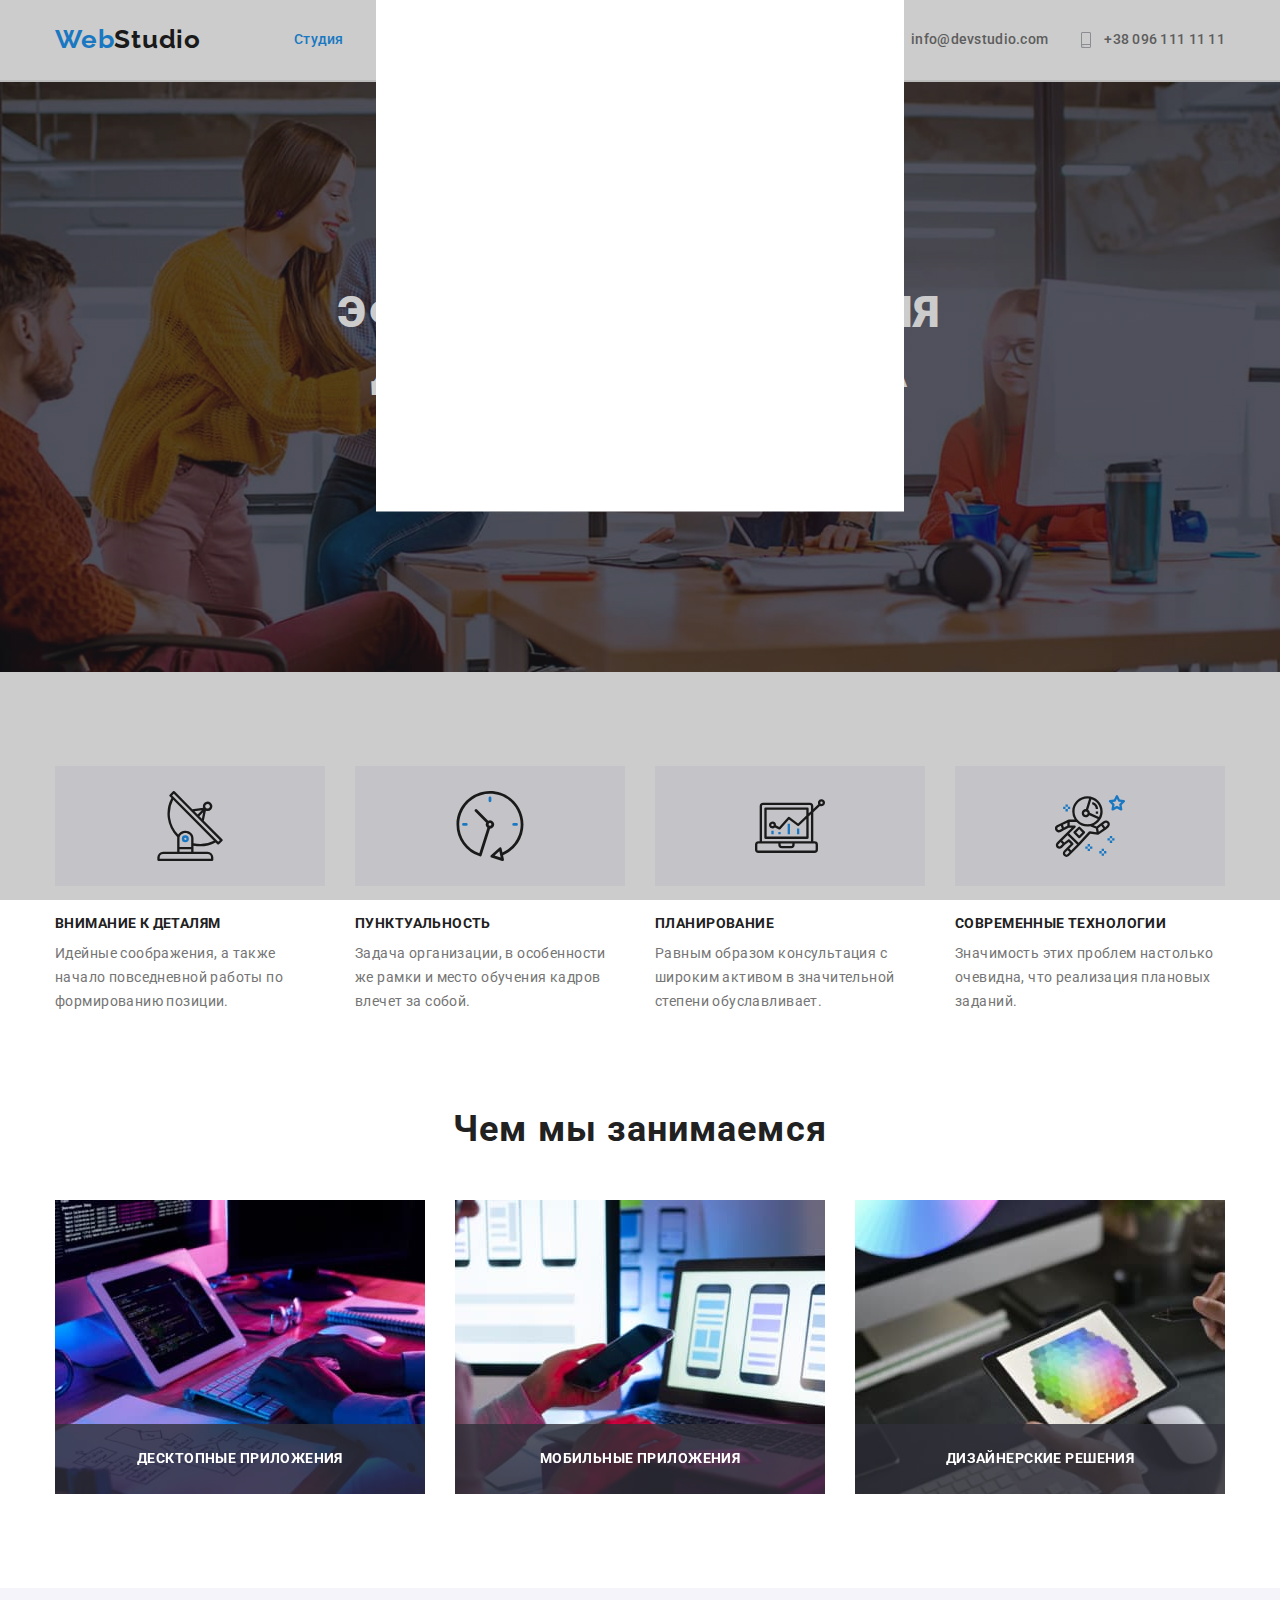
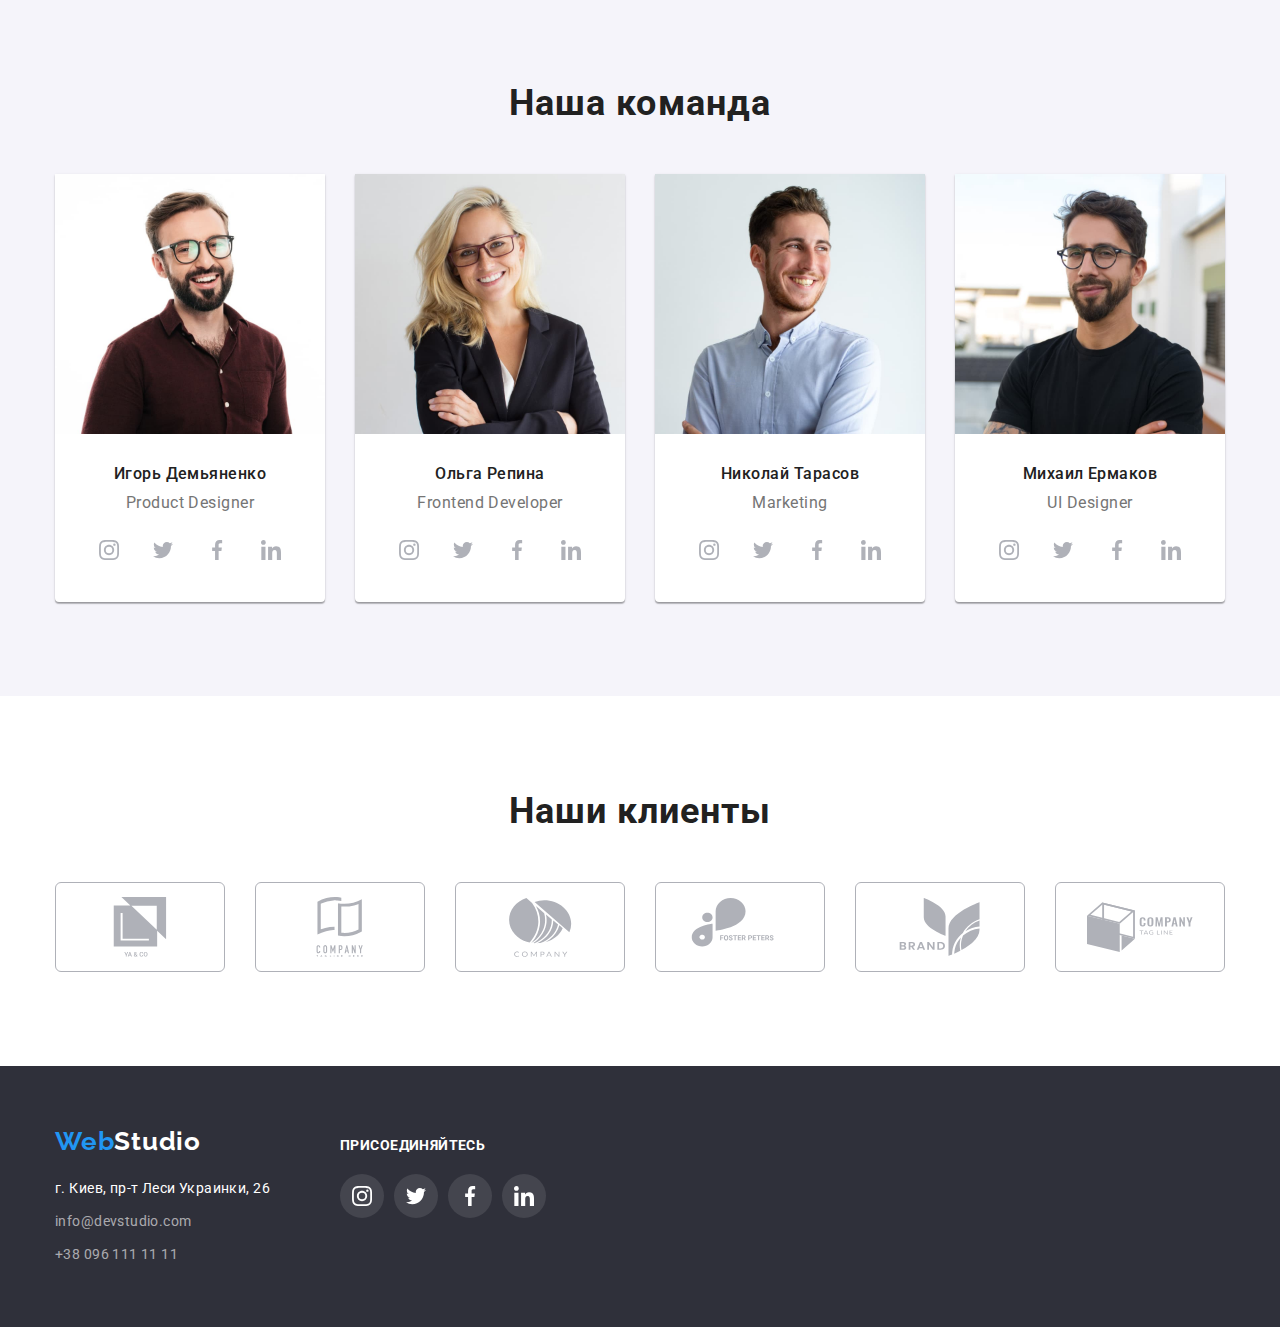
==== index.html @ 9f93a06a "DZ5 03.06" ====
<!DOCTYPE html>
<html lang="ru">
  <head>
    <meta charset="UTF-8" />
    <meta http-equiv="X-UA-Compatible" content="IE=edge" />
    <meta name="viewport" content="width=device-width, initial-scale=1.0" />
    <title>студия</title>
    <link
      href="https://fonts.googleapis.com/css2?family=Raleway:wght@700&family=Roboto:wght@400;500;700;900&display=swap"
      rel="stylesheet"
    />
    <link
      rel="stylesheet"
      href="https://cdnjs.cloudflare.com/ajax/libs/modern-normalize/1.1.0/modern-normalize.min.css"
    />
    <link rel="stylesheet" href="./css/style.css" />
  </head>
  <body>
    <header class="head">
      <div class="conteiner headline">
        <a class="logo link" lang="en" href=""
          ><span class="web">Web</span>Studio</a
        >
        <nav>
          <ul class="navi-pages">
            <li class="list">
              <a class="link navi-pages-link current-link" href="./index.html"
                >Cтудия</a
              >
            </li>
            <li class="list">
              <a class="link navi-pages-link" href="./portfolio.html"
                >Портфолио</a
              >
            </li>
            <li class="list">
              <a class="link navi-pages-link" href="">Контакты</a>
            </li>
          </ul>
        </nav>
        <ul class="contacts">
          <li class="list">
            <a
              class="link contacts-link-pages"
              lang="en"
              href="mailto:info@devstudio.com"
            >
              <div class="content-contacts-icon">
                <svg class="contacts-link-icon">
                  <use href="./img/symbol-defs.svg#icon-envelope"></use>
                </svg>
              </div>
              info@devstudio.com</a
            >
          </li>
          <li class="list">
            <a class="link contacts-link-pages" href="tel:+380961111111">
              <div class="content-contacts-icon">
                <svg class="contacts-link-icon">
                  <use href="./img/symbol-defs.svg#icon-smartphone"></use>
                </svg>
              </div>

              +38 096 111 11 11</a
            >
          </li>
        </ul>
      </div>
    </header>
    <main>
      <!--заголовок-->
      <section class="home">
        <div class="conteiner">
          <h1 class="header">Эффективные решения для вашего бизнеса</h1>
          <button class="button order-button" data-modal-open>
            Заказать услугу
          </button>
          <div class="backdrop is-hidden" data-modal>
            <div class="modal">
              <button class="close-modal" data-modal-close>X</button>
            </div>
          </div>
        </div>
      </section>

      <!--Soft skills-->
      <section class="skills">
        <div class="conteiner">
          <h2 hidden>Soft skills</h2>
          <ul class="list skill">
            <li class="item antena">
              <div class="skills-blockicon">
                <svg class="skills-icon">
                  <use
                    href="./img/symbol-defs-blue.svg#icon-antenna-blue"
                  ></use>
                </svg>
              </div>
              <h3 class="title">Внимание к деталям</h3>
              <p class="text">
                Идейные соображения, а также начало повседневной работы по
                формированию позиции.
              </p>
            </li>
            <li class="item clock">
              <div class="skills-blockicon">
                <svg class="skills-icon">
                  <use href="./img/symbol-defs-blue.svg#icon-clock-blue"></use>
                </svg>
              </div>
              <h3 class="title">Пунктуальность</h3>
              <p class="text">
                Задача организации, в особенности же рамки и место обучения
                кадров влечет за собой.
              </p>
            </li>
            <li class="item diagram">
              <div class="skills-blockicon">
                <svg class="skills-icon">
                  <use
                    href="./img/symbol-defs-blue.svg#icon-diagram-blue"
                  ></use>
                </svg>
              </div>
              <h3 class="title">Планирование</h3>
              <p class="text">
                Равным образом консультация с широким активом в значительной
                степени обуславливает.
              </p>
            </li>
            <li class="item astronaut">
              <div class="skills-blockicon">
                <svg class="skills-icon">
                  <use
                    href="./img/symbol-defs-blue.svg#icon-astronaut-blue"
                  ></use>
                </svg>
              </div>
              <h3 class="title">Современные технологии</h3>
              <p class="text">
                Значимость этих проблем настолько очевидна, что реализация
                плановых заданий.
              </p>
            </li>
          </ul>
        </div>
      </section>

      <!--Виды работ-->
      <section class="prodaction">
        <div class="conteiner">
          <h2 class="title">Чем мы занимаемся</h2>
          <ul class="list work">
            <li class="item">
              <img
                class="prodaction-image"
                src="./img/work(1).jpg"
                alt="разработка програмного обеспечения"
                width="370"
              />
              <p class="prodaction-text">Десктопные приложения</p>
            </li>
            <li class="item">
              <img
                class="prodaction-image"
                src="./img/work(3).jpg"
                alt="тестирование мобильного приложения"
                width="370"
              />
              <p class="prodaction-text">Мобильные приложения</p>
            </li>
            <li class="item">
              <img
                class="prodaction-image"
                src="./img/work(2).jpg"
                alt="работа с цветовой палитрой"
                width="370"
              />
              <p class="prodaction-text">Дизайнерские решения</p>
            </li>
          </ul>
        </div>
      </section>

      <!--Участники команды-->
      <section class="team">
        <div class="conteiner">
          <h2 class="title">Наша команда</h2>
          <ul class="list team-list">
            <li class="item">
              <img
                class="foto"
                src="./img/foto(1).jpg"
                alt="Product Designer"
                width="270"
                height="260"
              />
              <div class="caption-foto">
                <h3 class="name">Игорь Демьяненко</h3>
                <p class="profession" lang="en">Product Designer</p>
                <ul class="list userpic-list">
                  <li>
                    <a class="social-network-link" href="">
                      <svg class="social-network-icon">
                        <use href="./img/symbol-defs.svg#icon-instagram"></use>
                      </svg>
                    </a>
                  </li>
                  <li>
                    <a class="social-network-link" href="">
                      <svg class="social-network-icon">
                        <use href="./img/symbol-defs.svg#icon-twitter"></use>
                      </svg>
                    </a>
                  </li>
                  <li>
                    <a class="social-network-link" href="">
                      <svg class="social-network-icon">
                        <use href="./img/symbol-defs.svg#icon-facebook"></use>
                      </svg>
                    </a>
                  </li>
                  <li>
                    <a class="social-network-link" href="">
                      <svg class="social-network-icon">
                        <use href="./img/symbol-defs.svg#icon-linkedin"></use>
                      </svg>
                    </a>
                  </li>
                </ul>
              </div>
            </li>
            <li class="item">
              <img
                class="foto"
                src="./img/foto(2).jpg"
                alt="Frontend Developer"
                width="270"
                height="260"
              />
              <div class="caption-foto">
                <h3 class="name">Ольга Репина</h3>
                <p class="profession" lang="en">Frontend Developer</p>
                <ul class="list userpic-list">
                  <li>
                    <a class="social-network-link" href="">
                      <svg class="social-network-icon">
                        <use href="./img/symbol-defs.svg#icon-instagram"></use>
                      </svg>
                    </a>
                  </li>
                  <li>
                    <a class="social-network-link" href="">
                      <svg class="social-network-icon">
                        <use href="./img/symbol-defs.svg#icon-twitter"></use>
                      </svg>
                    </a>
                  </li>
                  <li>
                    <a class="social-network-link" href="">
                      <svg class="social-network-icon">
                        <use href="./img/symbol-defs.svg#icon-facebook"></use>
                      </svg>
                    </a>
                  </li>
                  <li>
                    <a class="social-network-link" href="">
                      <svg class="social-network-icon">
                        <use href="./img/symbol-defs.svg#icon-linkedin"></use>
                      </svg>
                    </a>
                  </li>
                </ul>
              </div>
            </li>
            <li class="item">
              <img
                class="foto"
                src="./img/foto(3).jpg"
                alt="Marketing"
                width="270"
                height="260"
              />
              <div class="caption-foto">
                <h3 class="name">Николай Тарасов</h3>
                <p class="profession" lang="en">Marketing</p>
                <ul class="list userpic-list">
                  <li>
                    <a class="social-network-link" href="">
                      <svg class="social-network-icon">
                        <use href="./img/symbol-defs.svg#icon-instagram"></use>
                      </svg>
                    </a>
                  </li>
                  <li>
                    <a class="social-network-link" href="">
                      <svg class="social-network-icon">
                        <use href="./img/symbol-defs.svg#icon-twitter"></use>
                      </svg>
                    </a>
                  </li>
                  <li>
                    <a class="social-network-link" href="">
                      <svg class="social-network-icon">
                        <use href="./img/symbol-defs.svg#icon-facebook"></use>
                      </svg>
                    </a>
                  </li>
                  <li>
                    <a class="social-network-link" href="">
                      <svg class="social-network-icon">
                        <use href="./img/symbol-defs.svg#icon-linkedin"></use>
                      </svg>
                    </a>
                  </li>
                </ul>
              </div>
            </li>
            <li class="item">
              <img
                class="foto"
                src="./img/foto(4).jpg"
                alt="UI Designer"
                width="270"
                height="260"
              />
              <div class="caption-foto">
                <h3 class="name">Михаил Ермаков</h3>
                <p class="profession" lang="en">UI Designer</p>
                <ul class="list userpic-list">
                  <li>
                    <a class="social-network-link" href="">
                      <svg class="social-network-icon">
                        <use href="./img/symbol-defs.svg#icon-instagram"></use>
                      </svg>
                    </a>
                  </li>
                  <li>
                    <a class="social-network-link" href="">
                      <svg class="social-network-icon">
                        <use href="./img/symbol-defs.svg#icon-twitter"></use>
                      </svg>
                    </a>
                  </li>
                  <li>
                    <a class="social-network-link" href="">
                      <svg class="social-network-icon">
                        <use href="./img/symbol-defs.svg#icon-facebook"></use>
                      </svg>
                    </a>
                  </li>
                  <li>
                    <a class="social-network-link" href="">
                      <svg class="social-network-icon">
                        <use href="./img/symbol-defs.svg#icon-linkedin"></use>
                      </svg>
                    </a>
                  </li>
                </ul>
              </div>
            </li>
          </ul>
        </div>
      </section>
      <!--постоянные клиенты-->
      <section class="clients">
        <div class="conteiner">
          <h2 class="title">Наши клиенты</h2>
          <ul class="list client">
            <li class="item">
              <a class="client-link" href="">
                <svg class="client-icon">
                  <use href="./img/symbol-defs.svg#icon-group-a"></use>
                </svg>
              </a>
            </li>

            <li class="item">
              <a class="client-link" href="">
                <svg class="client-icon">
                  <use href="./img/symbol-defs.svg#icon-group-b"></use>
                </svg>
              </a>
            </li>
            <li class="item">
              <a class="client-link" href="">
                <svg class="client-icon">
                  <use href="./img/symbol-defs.svg#icon-group-c"></use>
                </svg>
              </a>
            </li>
            <li class="item">
              <a class="client-link" href="">
                <svg class="client-icon">
                  <use href="./img/symbol-defs.svg#icon-group-d"></use>
                </svg>
              </a>
            </li>
            <li class="item">
              <a class="client-link" href="">
                <svg class="client-icon">
                  <use href="./img/symbol-defs.svg#icon-group-e"></use>
                </svg>
              </a>
            </li>
            <li class="item">
              <a class="client-link" href="">
                <svg class="client-icon">
                  <use href="./img/symbol-defs.svg#icon-group-f"></use>
                </svg>
              </a>
            </li>
          </ul>
        </div>
      </section>
    </main>
    <footer class="footer">
      <div class="conteiner">
        <div class="acide">
          <a class="logo link" lang="en" href=""
            ><span class="web">Web</span>Studio</a
          >
          <address class="address">
            <ul class="list">
              <li class="item">
                <a
                  class="map link"
                  href="https://www.google.com.ua/maps/place/%D0%B1%D1%83%D0%BB.+%D0%9B%D0%B5%D1%81%D0%B8+%D0%A3%D0%BA%D1%80%D0%B0%D0%B8%D0%BD%D0%BA%D0%B8,+26,+%D0%9A%D0%B8%D0%B5%D0%B2,+02000/@50.4265807,30.5361971,17z/data=!3m1!4b1!4m5!3m4!1s0x40d4cf0e033ecbe9:0x57a4dffefec77da0!8m2!3d50.4265807!4d30.5383858?hl=ru"
                >
                  г. Киев, пр-т Леси Украинки, 26</a
                >
              </li>
              <li class="item">
                <a class="email link" lang="en" href="mailto:info@devstudio.com"
                  >info@devstudio.com</a
                >
              </li>
              <li class="item">
                <a class="tel link" lang="en" href="tel:+380961111111"
                  >+38 096 111 11 11</a
                >
              </li>
            </ul>
          </address>
        </div>
        <div class="acide skins-footer">
          <p class="text">присоединяйтесь</p>
          <ul class="list skins">
            <li class="skin">
              <a class="white-link" href="">
                <svg class="white-icon">
                  <use href="./img/symbol-defs.svg#icon-instagram-white"></use>
                </svg>
              </a>
            </li>
            <li class="skin">
              <a class="white-link" href="">
                <svg class="white-icon">
                  <use href="./img/symbol-defs.svg#icon-twitter-white"></use>
                </svg>
              </a>
            </li>
            <li class="skin">
              <a class="white-link" href="">
                <svg class="white-icon">
                  <use href="./img/symbol-defs.svg#icon-facebook-white"></use>
                </svg>
              </a>
            </li>
            <li class="skin">
              <a class="white-link" href="">
                <svg class="white-icon">
                  <use href="./img/symbol-defs.svg#icon-linkedin-white"></use>
                </svg>
              </a>
            </li>
          </ul>
        </div>
      </div>
    </footer>
    <script>
      (() => {
        const refs = {
          openModalBtn: document.querySelector("[data-modal-open]"),
          closeModalBtn: document.querySelector("[data-modal-close]"),
          modal: document.querySelector("[data-modal]"),
        };
        refs.openModalBtn.addEventListener("click", toggleModal);
        refs.closeModalBtn.addEventListener("click", toggleModal);
        function toggleModal() {
          refs.modal.classList.toggle("is-hidden");
        }
      })();
    </script>
  </body>
</html>
---- css/style.css ----
/* основной цвет текста: #212121 */
/* вторичный цвет текста: #757575 */
/* цвет фона #E5E5E5 */
/*цвет акцента background: #2196F3 */
/*фон черный*/

:root {
  --primary-text-color: #212121;
  --secondary-text-color: #757575;
  --back-color: #e5e5e5;
  --accent-color: #2196f3;
  --black-back: #2f303a;
  --white: #ffffff;
  --icon-color: #afb1b8;
}
html {
  box-sizing: border-box;
}
*,
*::before,
*::after {
  box-sizing: inherit;
}

body {
  font-family: Roboto, sans-serif;
  background-color: var(--white);
  color: var(--primary-text-color);
}
h1,
h2,
h3,
p,
ul {
  margin-top: 0;
  margin-bottom: 0;
  padding: 0;
}

.conteiner {
  width: 1200px;
  padding-left: 15px;
  padding-right: 15px;
  margin-left: auto;
  margin-right: auto;
}

.list {
  list-style: none;
}

.link {
  text-decoration: none;
}

.button {
  background-color: #f5f4fa;
  color: var(--primary-text-color);

  cursor: pointer;
  font-weight: 500;
  font-size: 16px;
  line-height: 1.26;
  letter-spacing: 0.03em;

  border-radius: 4px;
  border: 0ch;
  padding: 6px 22px;
  transition: background-color 250ms cubic-bezier(0.4, 0, 0.2, 1),
    color 250ms cubic-bezier(0.4, 0, 0.2, 1),
    box-shadow 250ms cubic-bezier(0.4, 0, 0.2, 1);
}

.button:hover,
.button:focus {
  background-color: var(--accent-color);
  color: var(--white);
  box-shadow: 0px 3px 1px rgba(0, 0, 0, 0.1), 0px 1px 2px rgba(0, 0, 0, 0.08),
    0px 2px 2px rgba(0, 0, 0, 0.12);
}
/*header*/
.head {
  background: var(--white);
  border-width: 0 0 1px 0;
  border-style: solid;
  border-color: #ececec;
}

.headline {
  display: flex;
  align-items: center;
}

.logo {
  color: var(--primary-text-color);
  font-family: "Raleway";
  font-weight: 700;
  font-size: 26px;
  line-height: 1.2;
  letter-spacing: 0.03em;
  padding: 24px 0;
}

.navi-pages {
  display: flex;
  margin-left: 93px;
}

.navi-pages-link {
  display: inline-block;
  position: relative;
  color: #212121;
  transition: color 250ms cubic-bezier(0.4, 0, 0.2, 1);
}

.navi-pages-link::after {
  display: block;
  position: absolute;
  content: "";
  bottom: 0;
  left: 0;
  border-radius: 4px;
  width: 100%;
  height: 4px;
  background-color: var(--accent-color);
  opacity: 0;
  transition: opacity 250ms cubic-bezier(0.4, 0, 0.2, 1);
}

.current-link,
.navi-pages-link:hover:after,
.navi-pages-link:focus:after {
  opacity: 1;
}

.navi-pages .list + .list {
  margin-left: 50px;
}

.contacts-link-pages,
.navi-pages-link {
  display: flex;
  align-items: center;
  color: var(--primary-text-color);
  font-weight: 500;
  font-size: 14px;
  line-height: 1.14;
  letter-spacing: 0.02em;
  padding: 32px 0;
}
.content-contacts-icon {
  width: 16px;
  height: 16px;
  margin-right: 10px;
}
.contacts-link-icon {
  width: 16px;
  height: 16px;

  margin-right: 10px;
  fill: var(--icon-color);
  transition: fill 250ms cubic-bezier(0.4, 0, 0.2, 1);
}

.current-link,
.navi-pages-link:hover,
.navi-pages-link:focus {
  color: var(--accent-color);
}

.contacts-link-pages {
  transition: color 250ms cubic-bezier(0.4, 0, 0.2, 1);
}

.contacts-link-pages:hover,
.contacts-link-pages:focus {
  color: var(--accent-color);
}

.contacts-link-pages:hover .contacts-link-icon,
.contacts-link-pages:focus .contacts-link-icon {
  fill: var(--accent-color);
}
.contacts {
  display: flex;
  margin-left: auto;
}

.contacts .list + .list {
  margin-left: 30px;
}

.contacts-link-pages {
  color: var(--secondary-text-color);
  font-weight: 500;
  font-size: 14px;
  line-height: 1.14;
  letter-spacing: 0.02em;
}

.skills,
.prodaction,
.team,
.clients,
.project {
  padding-top: 94px;
  padding-bottom: 94px;
}

/*заголовок*/
.home {
  background-color: #c4c4c4;
  margin: 0 auto;
  max-height: 600px;
  max-width: 1600px;
  padding-top: 200px;
  padding-bottom: 200px;

  background-image: linear-gradient(
      to right,
      rgba(47, 48, 58, 0.4),
      rgba(47, 48, 58, 0.4)
    ),
    url(../img/fon-image.jpg);
  background-repeat: no-repeat;
  background-size: cover;
  background-position: center;
  border-width: 1px 0 0 0;
  border-style: solid;
  border-color: #ececec;
}

.home .conteiner {
  text-align: center;
}

.backdrop {
  position: fixed;
  top: 0;
  left: 0;
  width: 100%;
  height: 100%;
  background-color: rgba(0, 0, 0, 0.2);
}

.backdrop .is-hidden {
  opacity: 0;
  pointer-events: none;
}

.modal {
  width: 528px;
  height: 581px;
  position: absolute;
  top: 221px;
  left: 50%;
  transform: translate(-50%, -50%);
  background-color: var(--white);
}

.close-modal {
  position: absolute;
  top: 8px;
  right: 8px;
}

.header {
  display: flexbox;
  margin-bottom: 30px;
  color: var(--white);
  width: 696px;
  font-weight: 900;
  font-size: 44px;
  line-height: 60px;
  letter-spacing: 0.06em;
  text-transform: uppercase;
  margin-left: auto;
  margin-right: auto;
}

/*button*/
.order-button {
  background-color: var(--accent-color);
  color: var(--white);

  padding: 10px 32px;
  min-width: 200px;
  transition: background-color 1000ms cubic-bezier(0.4, 0, 0.2, 1);
}

.order-button:hover,
.order-button:focus {
  background-color: #188ce8;
  color: var(--white);
  box-shadow: 0px 4px 4px rgba(0, 0, 0, 0.15);
  border-radius: 4px;
}
/*soft skills*/
.skill {
  display: flex;
}

.skill .item {
  width: 270px;
}
.skills-blockicon {
  display: flex;
  align-items: center;
  justify-content: center;
  height: 120px;
  background-color: #f5f4fa;
  margin-bottom: 30px;
}

.skills-icon {
  display: block;
  width: 70px;
  height: 70px;
}

.skill .item + .item {
  margin-left: 30px;
}

.skills .title {
  margin-bottom: 10px;

  font-weight: 700;
  font-size: 14px;
  line-height: 1.14;
  letter-spacing: 0.03em;
  text-transform: uppercase;
}

.skills .text {
  color: var(--secondary-text-color);
  font-weight: 400;
  font-size: 14px;
  line-height: 1.7;
  letter-spacing: 0.03em;
}
/*виды работ*/
.prodaction {
  padding-top: 0;
}
.prodaction .title {
  font-family: "Roboto";
  font-weight: 700;
  font-size: 36px;
  line-height: 1.17;
  text-align: center;
  letter-spacing: 0.03em;
  margin-bottom: 50px;
}
.work {
  display: flex;
  justify-content: center;
}

.work .item + .item {
  margin-left: 30px;
}

.prodaction-image {
  display: block;
}

.work .item {
  position: relative;
}

.prodaction-text {
  position: absolute;
  height: 70px;
  width: 370px;
  color: var(--white);
  background-color: rgba(47, 48, 58, 0.8);
  bottom: 0;
  left: 0;
  padding: 27px 0;

  font-family: "Roboto";
  font-weight: 700;
  font-size: 14px;
  line-height: 1.14;
  text-align: center;
  letter-spacing: 0.03em;
  text-transform: uppercase;
}
/*наша команда*/
.team,
.team .conteiner {
  background: #f5f4fa;
}

.team-list {
  display: flex;
  justify-content: center;
}

.team-list .item {
  background: var(--white);
  box-shadow: 0px 1px 3px rgba(0, 0, 0, 0.12), 0px 1px 1px rgba(0, 0, 0, 0.14),
    0px 2px 1px rgba(0, 0, 0, 0.2);
  border-radius: 0px 0px 4px 4px;

  text-align: center;
}

.team-list .item + .item {
  margin-left: 30px;
}

.team .title {
  font-family: "Roboto";
  font-weight: 700;
  font-size: 36px;
  line-height: 1.17;
  text-align: center;
  letter-spacing: 0.03em;
  margin-bottom: 50px;
}
.team-list .foto {
  display: block;
  max-width: 100%;
  height: auto;
}

.team-list .name {
  color: var(--primary-text-color);

  font-weight: 500;
  font-size: 16px;
  line-height: 1.19;
  letter-spacing: 0.03em;
  margin-bottom: 10px;
}

.profession {
  color: var(--secondary-text-color);

  font-weight: normal;
  font-size: 16px;
  line-height: 1.19;
  letter-spacing: 0.03em;
  margin-bottom: 16px;
}

.userpic-list {
  display: flex;
  justify-content: center;
}

.userpic-item {
  padding: 0;
}

.social-network-link {
  display: flex;
  align-items: center;
  justify-content: center;
  outline: transparent;
  width: 44px;
  height: 44px;
  border-radius: 50%;
}
.social-network-link:hover,
.social-network-link:focus {
  background-color: var(--accent-color);
  transform: rotate(360deg);
}

.social-network-icon {
  width: 20px;
  height: 20px;
  fill: var(--icon-color);
}

.social-network-link:hover .social-network-icon,
.social-network-link:focus .social-network-icon {
  fill: var(--white);
}

.userpic-list li + li {
  margin-left: 10px;
}
.caption-foto {
  padding: 30px 32px;
}
/*наши клиенты*/
.clients .title {
  margin-bottom: 50px;
  font-weight: 700;
  font-size: 36px;
  line-height: 42px;
  text-align: center;
  letter-spacing: 0.03em;
}

.client {
  display: flex;
}

.client-link {
  display: flex;
  align-items: center;
  justify-content: center;
  outline: transparent;
  width: 170px;
  height: 90px;
  border: 1px solid rgba(175, 177, 184, 1);
  border-radius: 6px;
}

.client-icon {
  width: 106px;
  height: 60px;
  fill: var(--icon-color);
}

.client-link:hover .client-icon,
.client-link:focus .client-icon {
  fill: var(--accent-color);
}

.client-link:hover,
.client-link:focus {
  border-color: var(--accent-color);
}

.client .item + .item {
  margin-left: 30px;
}
/*футер*/
.footer {
  background: var(--black-back);
  padding-top: 60px;
  padding-bottom: 60px;
}

.footer .conteiner {
  display: flex;
  background: var(--black-back);
  align-items: baseline;
}

.skins {
  display: flex;
}

.acide .skin + .skin {
  margin-left: 10px;
}

.footer .logo {
  display: block;
  margin-bottom: 20px;
  color: var(--white);
  padding: 0;
}

.footer .item + .item {
  margin-top: 9px;
}

.map {
  color: var(--white);
}

.email,
.tel {
  color: rgba(255, 255, 255, 0.6);
}

.map,
.email,
.tel {
  font-style: normal;
  font-size: 14px;
  line-height: 1.71;
  letter-spacing: 0.03em;
}

.address .link:hover,
.address .link:focus {
  color: var(--accent-color);
}

.web {
  color: var(--accent-color);
}

.skins-footer .text {
  margin-bottom: 20px;
  color: var(--white);
  font-weight: 700;
  font-size: 14px;
  line-height: 1.14;
  letter-spacing: 0.03em;
  text-transform: uppercase;
}

.skins-footer {
  margin-left: 70px;
}

.white-link {
  display: flex;
  align-items: center;
  justify-content: center;
  width: 44px;
  height: 44px;
  border-radius: 50%;
  background-color: rgba(255, 255, 255, 0.1);
}

.white-link:hover,
.white-link:focus {
  background-color: var(--accent-color);
}

.white-icon {
  width: 20px;
  height: 20px;
  fill: var(--white);
}

/*фильтр*/
.button-all {
  background-color: var(--accent-color);
  color: var(--white);
  box-shadow: none;
  transition: background-color 250ms cubic-bezier(0.4, 0, 0.2, 1),
    color 250ms cubic-bezier(0.4, 0, 0.2, 1),
    box-shadow 250ms cubic-bezier(0.4, 0, 0.2, 1);
}

.filter .button-all:hover,
.filter .button-all:focus {
  background-color: #f5f4fa;
  color: var(--primary-text-color);
  box-shadow: 0px 3px 1px rgba(0, 0, 0, 0.1), 0px 1px 2px rgba(0, 0, 0, 0.08),
    0px 2px 2px rgba(0, 0, 0, 0.12);
}

/*предоставляемые услуги*/
.filter {
  display: flex;
  justify-content: center;
}

.filter-item + .filter-item {
  margin-left: 8px;
}

.cards-title {
  color: var(--primary-text-color);

  font-weight: 700;
  font-size: 18px;
  line-height: 2;
  letter-spacing: 0.06em;
}

.cards-text {
  color: var(--secondary-text-color);
  font-weight: 400;
  font-size: 16px;
  line-height: 1.88;
  letter-spacing: 0.03em;
}

.cards {
  display: flex;
  flex-wrap: wrap;
  margin-top: 50px;
}

.cards-item {
  display: block;
  flex-basis: calc(((100%-90px) / 3)-20);
  margin-right: 30px;
  margin-bottom: 30px;
}

.cards-thumb {
  position: relative;
  overflow: hidden;
}

.cards-hover {
  position: absolute;
  top: 0;
  left: 0;
  font-weight: 400;
  font-size: 18px;
  line-height: 1.56;
  letter-spacing: 0.03em;
  color: var(--white);
  background-color: rgba(33, 150, 243, 0.9);
  padding: 63px 24px;
  transform: translateY(100%);
  transition: transform 250ms cubic-bezier(0.4, 0, 0.2, 1);
}

.cards-link:hover .cards-hover,
.cards-link:focus .cards-hover {
  transform: translateY(0);
}

.cards-link {
  display: block;
  box-shadow: none;
  transition: box-shadow 500ms cubic-bezier(0.4, 0, 0.2, 1);
}

.cards-link:hover,
.cards-link:focus {
  box-shadow: 0px 1px 1px rgba(0, 0, 0, 0.12), 0px 4px 4px rgba(0, 0, 0, 0.06),
    1px 4px 6px rgba(0, 0, 0, 0.16);
}

.cards-item:nth-child(3n) {
  margin-right: 0;
}

.cards-item:nth-child(n + 7) {
  margin-bottom: 0;
}

.cards-image {
  display: block;
  width: 100%;
  height: auto;
}

.cards-footnote {
  border: 1px solid #eeeeee;
  border-top: 0;
  padding: 24px 24px;
}
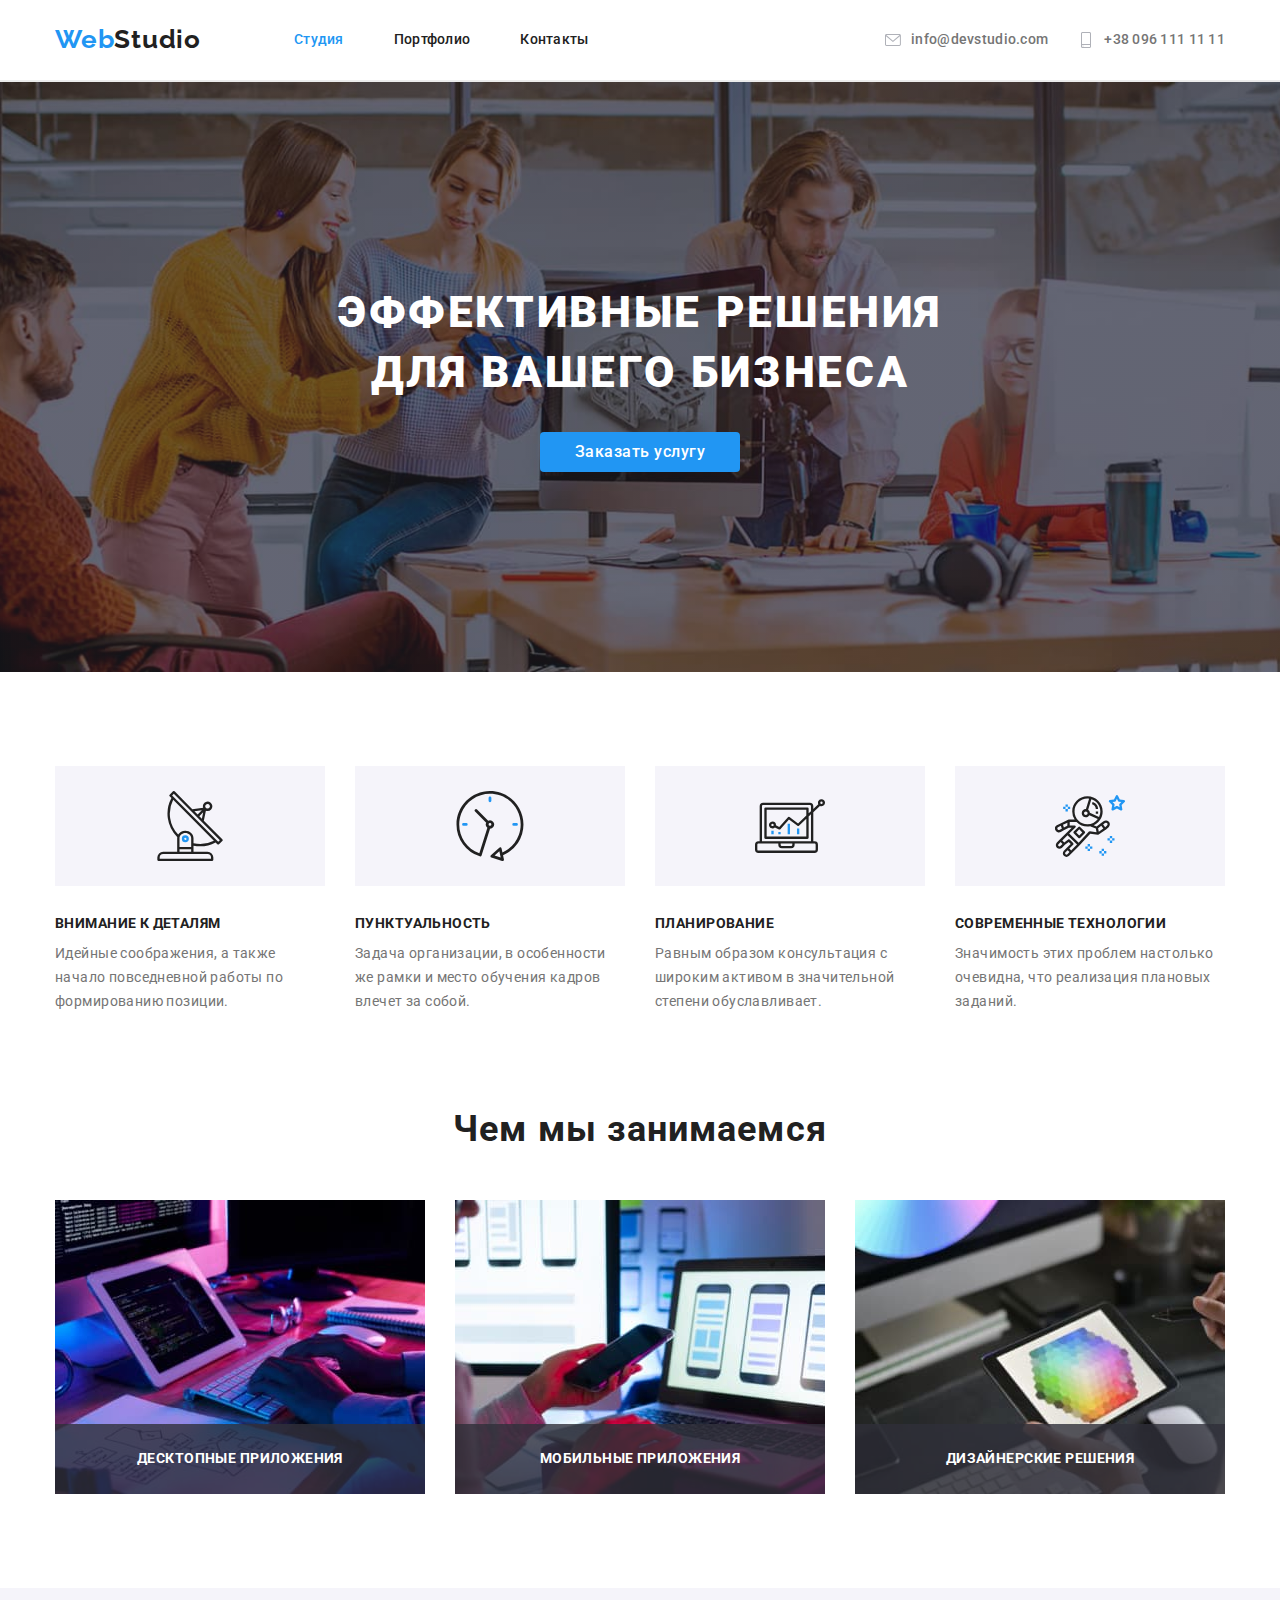
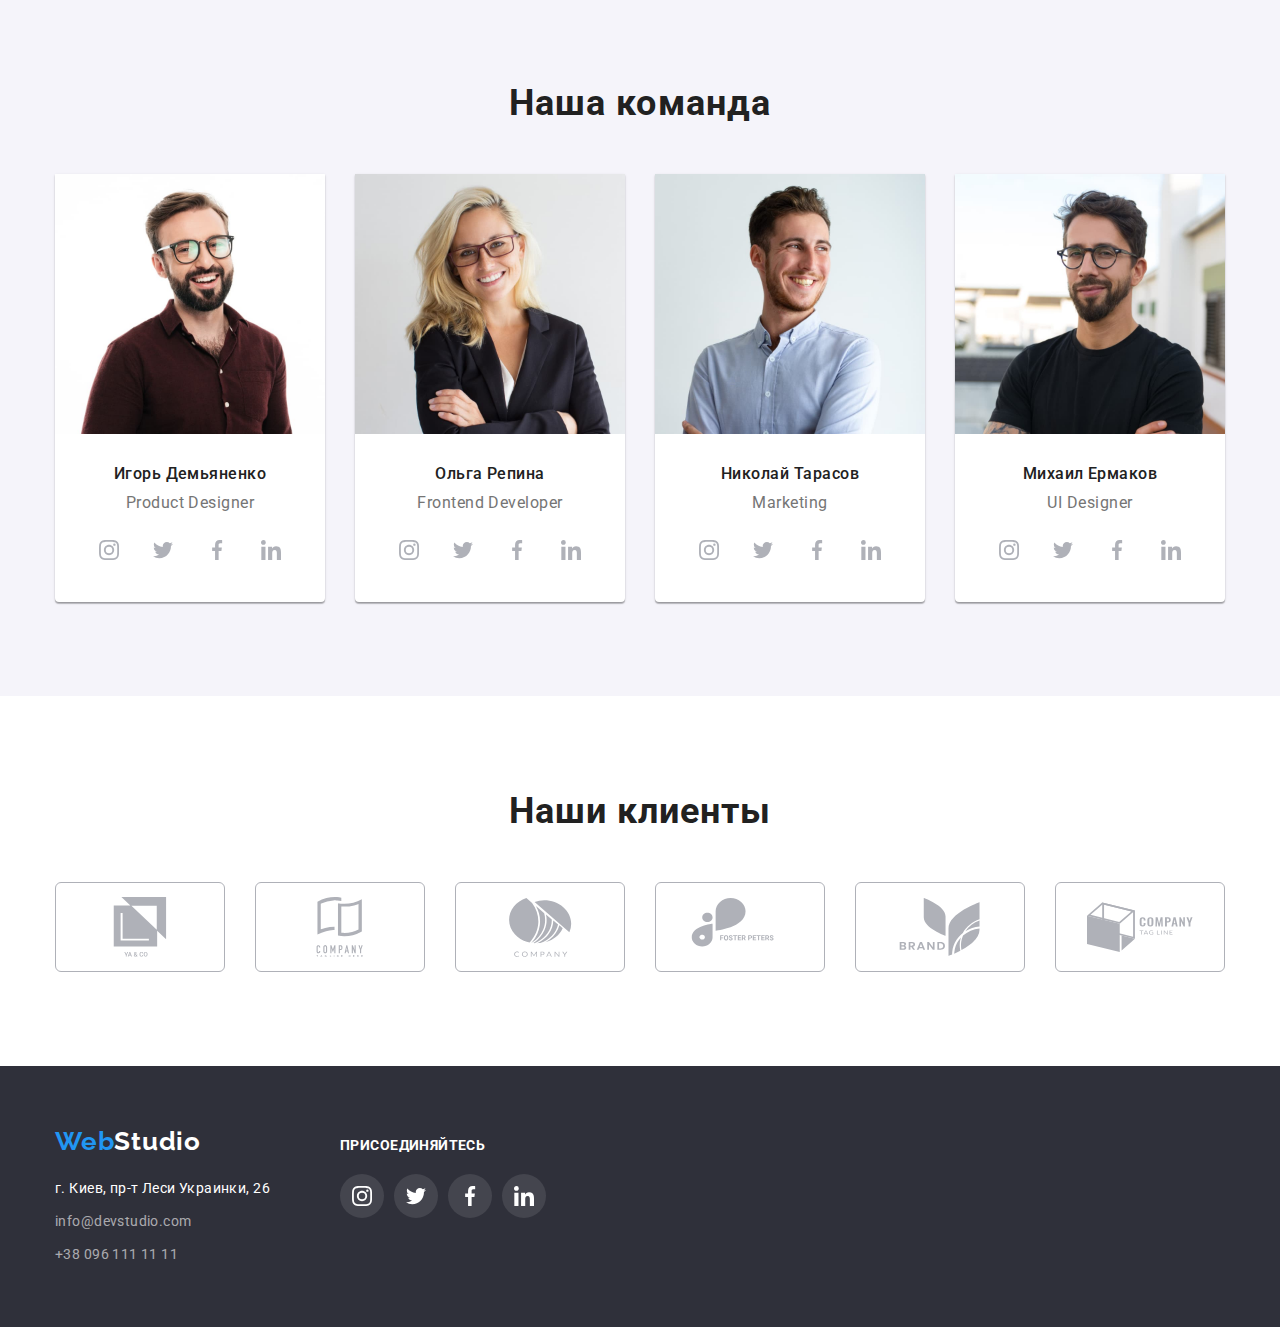
==== commit bbd1d68f: "END DZ5" ====
--- a/index.html
+++ b/index.html
@@ -77,7 +77,11 @@
           </button>
           <div class="backdrop is-hidden" data-modal>
             <div class="modal">
-              <button class="close-modal" data-modal-close>X</button>
+              <button class="close-modal" data-modal-close>
+                <svg class="close-icon">
+                  <use href="./img/close.svg#icon-close"></use>
+                </svg>
+              </button>
             </div>
           </div>
         </div>
@@ -478,19 +482,6 @@
         </div>
       </div>
     </footer>
-    <script>
-      (() => {
-        const refs = {
-          openModalBtn: document.querySelector("[data-modal-open]"),
-          closeModalBtn: document.querySelector("[data-modal-close]"),
-          modal: document.querySelector("[data-modal]"),
-        };
-        refs.openModalBtn.addEventListener("click", toggleModal);
-        refs.closeModalBtn.addEventListener("click", toggleModal);
-        function toggleModal() {
-          refs.modal.classList.toggle("is-hidden");
-        }
-      })();
-    </script>
+    <script src="./js/modal.js"></script>
   </body>
 </html>
--- a/css/style.css
+++ b/css/style.css
@@ -84,6 +84,7 @@
   border-width: 0 0 1px 0;
   border-style: solid;
   border-color: #ececec;
+  position: relative;
 }
 
 .headline {
@@ -241,27 +242,41 @@
   width: 100%;
   height: 100%;
   background-color: rgba(0, 0, 0, 0.2);
-}
-
-.backdrop .is-hidden {
+  opacity: 1;
+  transition: opasity 1000ms cubic-bezier(0.4, 0, 0.2, 1);
+}
+
+.backdrop.is-hidden .modal {
+  transform: scale(0.9) translate(-50%, -50%);
+}
+
+.backdrop.is-hidden {
   opacity: 0;
   pointer-events: none;
 }
 
 .modal {
   width: 528px;
-  height: 581px;
-  position: absolute;
-  top: 221px;
+  min-height: 581px;
+  position: relative;
+  top: 500px;
   left: 50%;
-  transform: translate(-50%, -50%);
+  transform: scale(1) translate(-50%, -50%);
   background-color: var(--white);
+  z-index: 2;
 }
 
 .close-modal {
+  display: block;
   position: absolute;
   top: 8px;
   right: 8px;
+  border: none;
+  background-color: var(--white);
+}
+.close-icon {
+  width: 30px;
+  height: 30px;
 }
 
 .header {
@@ -282,18 +297,20 @@
 .order-button {
   background-color: var(--accent-color);
   color: var(--white);
-
+  border-radius: 4px;
+  box-shadow: none;
   padding: 10px 32px;
   min-width: 200px;
-  transition: background-color 1000ms cubic-bezier(0.4, 0, 0.2, 1);
+  transition: background-color 250ms cubic-bezier(0.4, 0, 0.2, 1),
+    box-shadow 250ms cubic-bezier(0.4, 0, 0.2, 1);
 }
 
 .order-button:hover,
 .order-button:focus {
   background-color: #188ce8;
   color: var(--white);
-  box-shadow: 0px 4px 4px rgba(0, 0, 0, 0.15);
-  border-radius: 4px;
+  box-shadow: 0px 2px 3px rgba(135, 206, 235, 0.12),
+    0px 1px 1px rgba(135, 206, 235, 0.14), 0px 2px 1px rgba(135, 206, 235, 0.2);
 }
 /*soft skills*/
 .skill {
@@ -367,6 +384,7 @@
 
 .work .item {
   position: relative;
+  z-index: -1;
 }
 
 .prodaction-text {
@@ -463,17 +481,23 @@
   width: 44px;
   height: 44px;
   border-radius: 50%;
-}
+  box-shadow: none;
+  transition: box-shadow 250ms cubic-bezier(0.4, 0, 0.2, 1),
+    background-color 250ms cubic-bezier(0.4, 0, 0.2, 1);
+}
+
 .social-network-link:hover,
 .social-network-link:focus {
   background-color: var(--accent-color);
-  transform: rotate(360deg);
+  box-shadow: 0px 3px 2px rgba(0, 0, 100, 0.1),
+    0px 2px 4px rgba(0, 0, 100, 0.08), 0px 4px 4px rgba(0, 0, 100, 0.12);
 }
 
 .social-network-icon {
   width: 20px;
   height: 20px;
   fill: var(--icon-color);
+  transition: fill 250ms cubic-bezier(0.4, 0, 0.2, 1);
 }
 
 .social-network-link:hover .social-network-icon,
@@ -510,12 +534,17 @@
   height: 90px;
   border: 1px solid rgba(175, 177, 184, 1);
   border-radius: 6px;
+  border-color: var(--icon-color);
+  box-shadow: none;
+  transition: border-color 250ms cubic-bezier(0.4, 0, 0.2, 1),
+    box-shadow 500ms cubic-bezier(0.4, 0, 0.2, 1);
 }
 
 .client-icon {
   width: 106px;
   height: 60px;
   fill: var(--icon-color);
+  transition: fill 250ms cubic-bezier(0.4, 0, 0.2, 1);
 }
 
 .client-link:hover .client-icon,
@@ -526,6 +555,8 @@
 .client-link:hover,
 .client-link:focus {
   border-color: var(--accent-color);
+  box-shadow: 0px 3px 1px rgba(0, 0, 100, 0.1),
+    0px 1px 2px rgba(0, 0, 100, 0.08), 0px 2px 2px rgba(0, 0, 100, 0.12);
 }
 
 .client .item + .item {
@@ -565,11 +596,13 @@
 
 .map {
   color: var(--white);
+  transition: color 250ms cubic-bezier(0.4, 0, 0.2, 1);
 }
 
 .email,
 .tel {
   color: rgba(255, 255, 255, 0.6);
+  transition: color 250ms cubic-bezier(0.4, 0, 0.2, 1);
 }
 
 .map,
@@ -612,11 +645,15 @@
   height: 44px;
   border-radius: 50%;
   background-color: rgba(255, 255, 255, 0.1);
+
+  transition: background-color 250ms cubic-bezier(0.4, 0, 0.2, 1);
 }
 
 .white-link:hover,
 .white-link:focus {
   background-color: var(--accent-color);
+  box-shadow: 0px 3px 1px rgba(0, 0, 0, 0.1), 0px 1px 2px rgba(0, 0, 0, 0.08),
+    0px 2px 2px rgba(0, 0, 0, 0.12);
 }
 
 .white-icon {
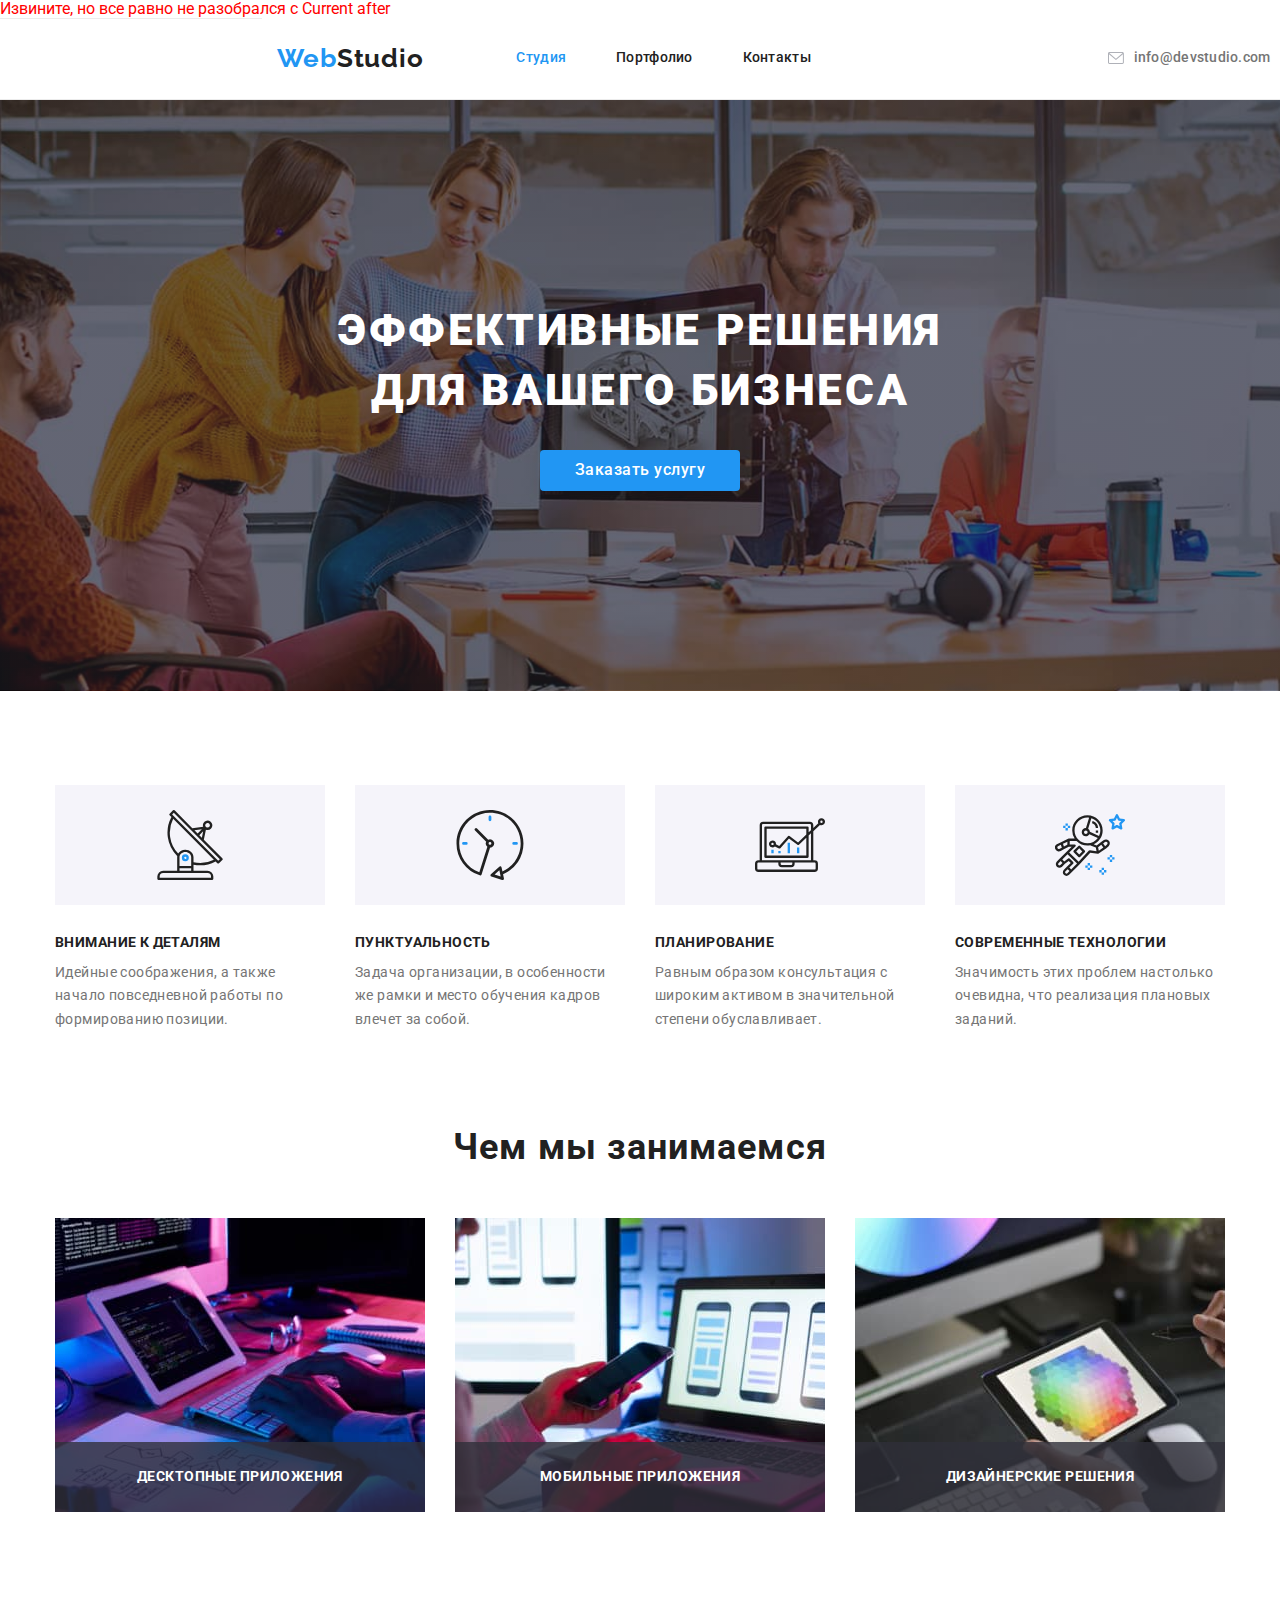
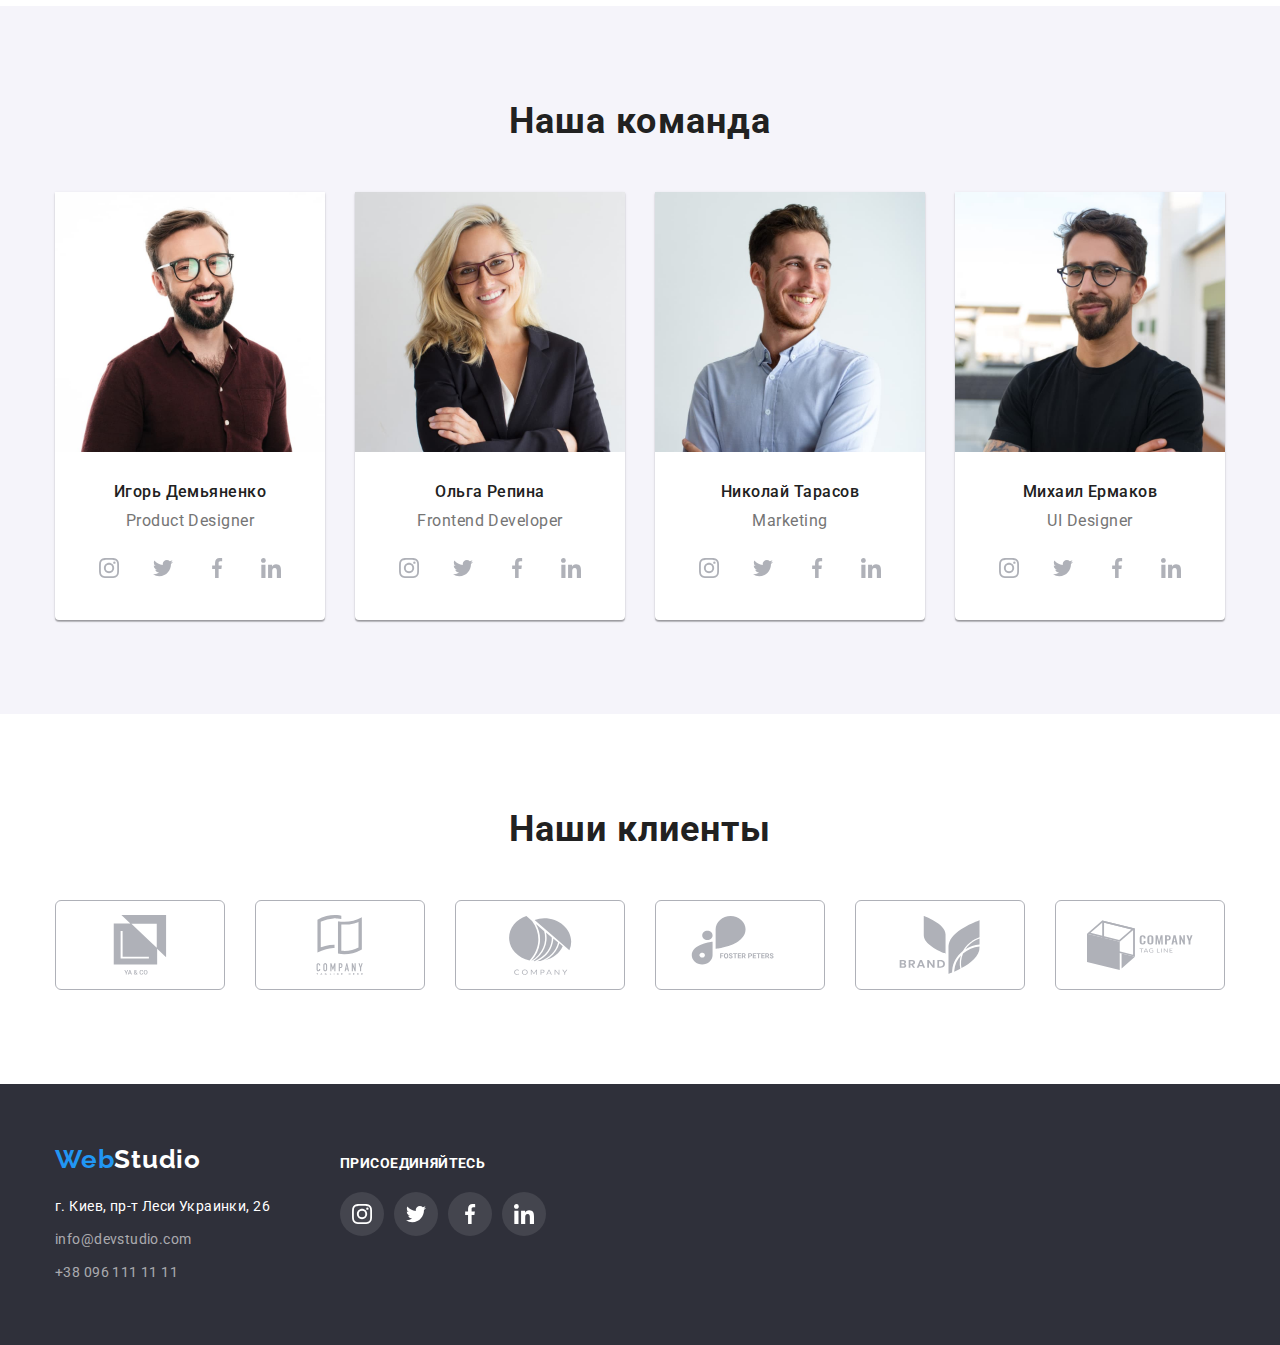
==== commit 5a67eb83: "end DZ5" ====
--- a/index.html
+++ b/index.html
@@ -17,6 +17,9 @@
   </head>
   <body>
     <header class="head">
+      <p style="color: red">
+        Извините, но все равно не разобрался с Current after
+      </p>
       <div class="conteiner headline">
         <a class="logo link" lang="en" href=""
           ><span class="web">Web</span>Studio</a
--- a/css/style.css
+++ b/css/style.css
@@ -64,7 +64,7 @@
   letter-spacing: 0.03em;
 
   border-radius: 4px;
-  border: 0ch;
+  border: 0;
   padding: 6px 22px;
   transition: background-color 250ms cubic-bezier(0.4, 0, 0.2, 1),
     color 250ms cubic-bezier(0.4, 0, 0.2, 1),
@@ -84,12 +84,15 @@
   border-width: 0 0 1px 0;
   border-style: solid;
   border-color: #ececec;
-  position: relative;
 }
 
 .headline {
   display: flex;
   align-items: center;
+  background: var(--white);
+  position: fixed;
+  left: 20.5%;
+  z-index: 10;
 }
 
 .logo {
@@ -124,14 +127,14 @@
   width: 100%;
   height: 4px;
   background-color: var(--accent-color);
-  opacity: 0;
-  transition: opacity 250ms cubic-bezier(0.4, 0, 0.2, 1);
+  transform: scaleX(0);
+  transition: transform 250ms cubic-bezier(0.4, 0, 0.2, 1);
 }
 
 .current-link,
 .navi-pages-link:hover:after,
 .navi-pages-link:focus:after {
-  opacity: 1;
+  transform: scaleX(1);
 }
 
 .navi-pages .list + .list {
@@ -212,6 +215,7 @@
 .home {
   background-color: #c4c4c4;
   margin: 0 auto;
+  margin-top: 80px;
   max-height: 600px;
   max-width: 1600px;
   padding-top: 200px;
@@ -243,11 +247,12 @@
   height: 100%;
   background-color: rgba(0, 0, 0, 0.2);
   opacity: 1;
-  transition: opasity 1000ms cubic-bezier(0.4, 0, 0.2, 1);
+  transition: opacity 250ms cubic-bezier(0.4, 0, 0.2, 1);
 }
 
 .backdrop.is-hidden .modal {
   transform: scale(0.9) translate(-50%, -50%);
+  opacity: 0;
 }
 
 .backdrop.is-hidden {
@@ -261,8 +266,12 @@
   position: relative;
   top: 500px;
   left: 50%;
+  opacity: 1;
   transform: scale(1) translate(-50%, -50%);
   background-color: var(--white);
+  transition: scale 250ms cubic-bezier(0.4, 0, 0.2, 1);
+  transition: opacity 250ms cubic-bezier(0.4, 0, 0.2, 1);
+
   z-index: 2;
 }
 
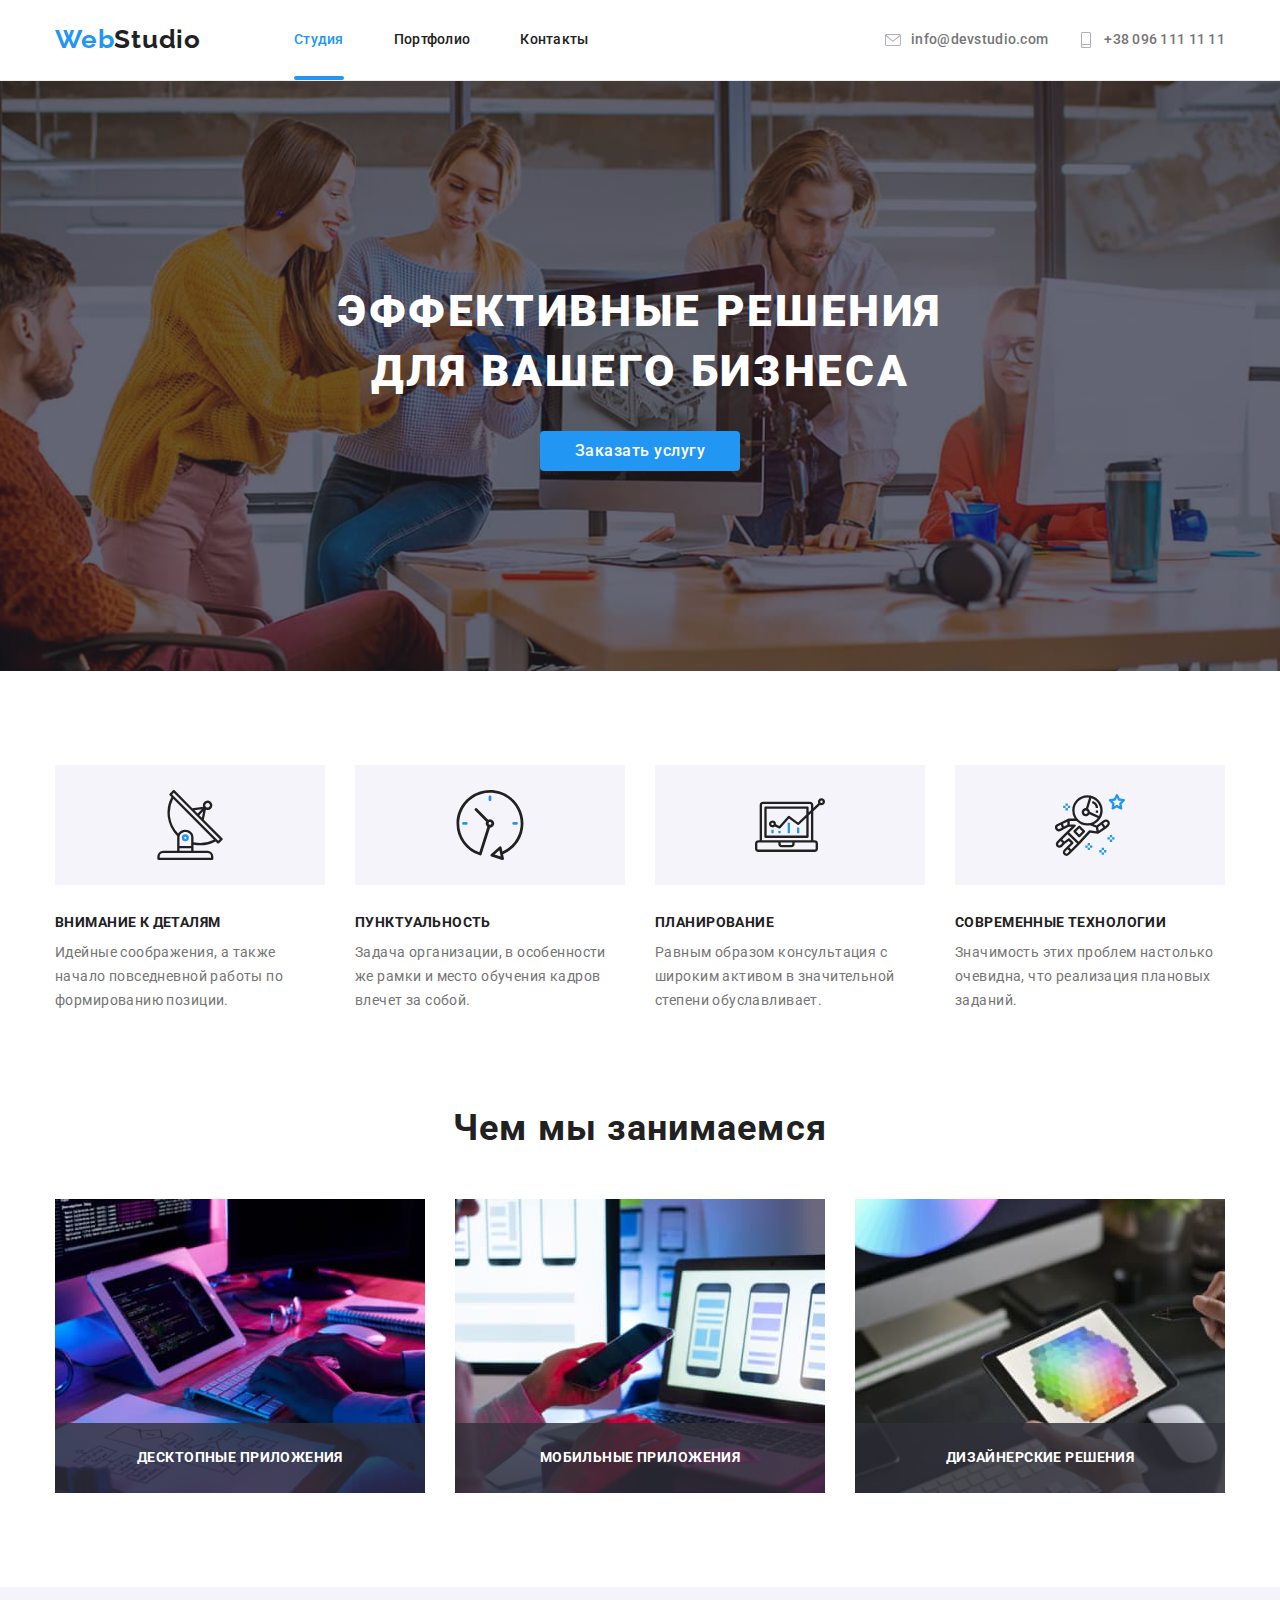
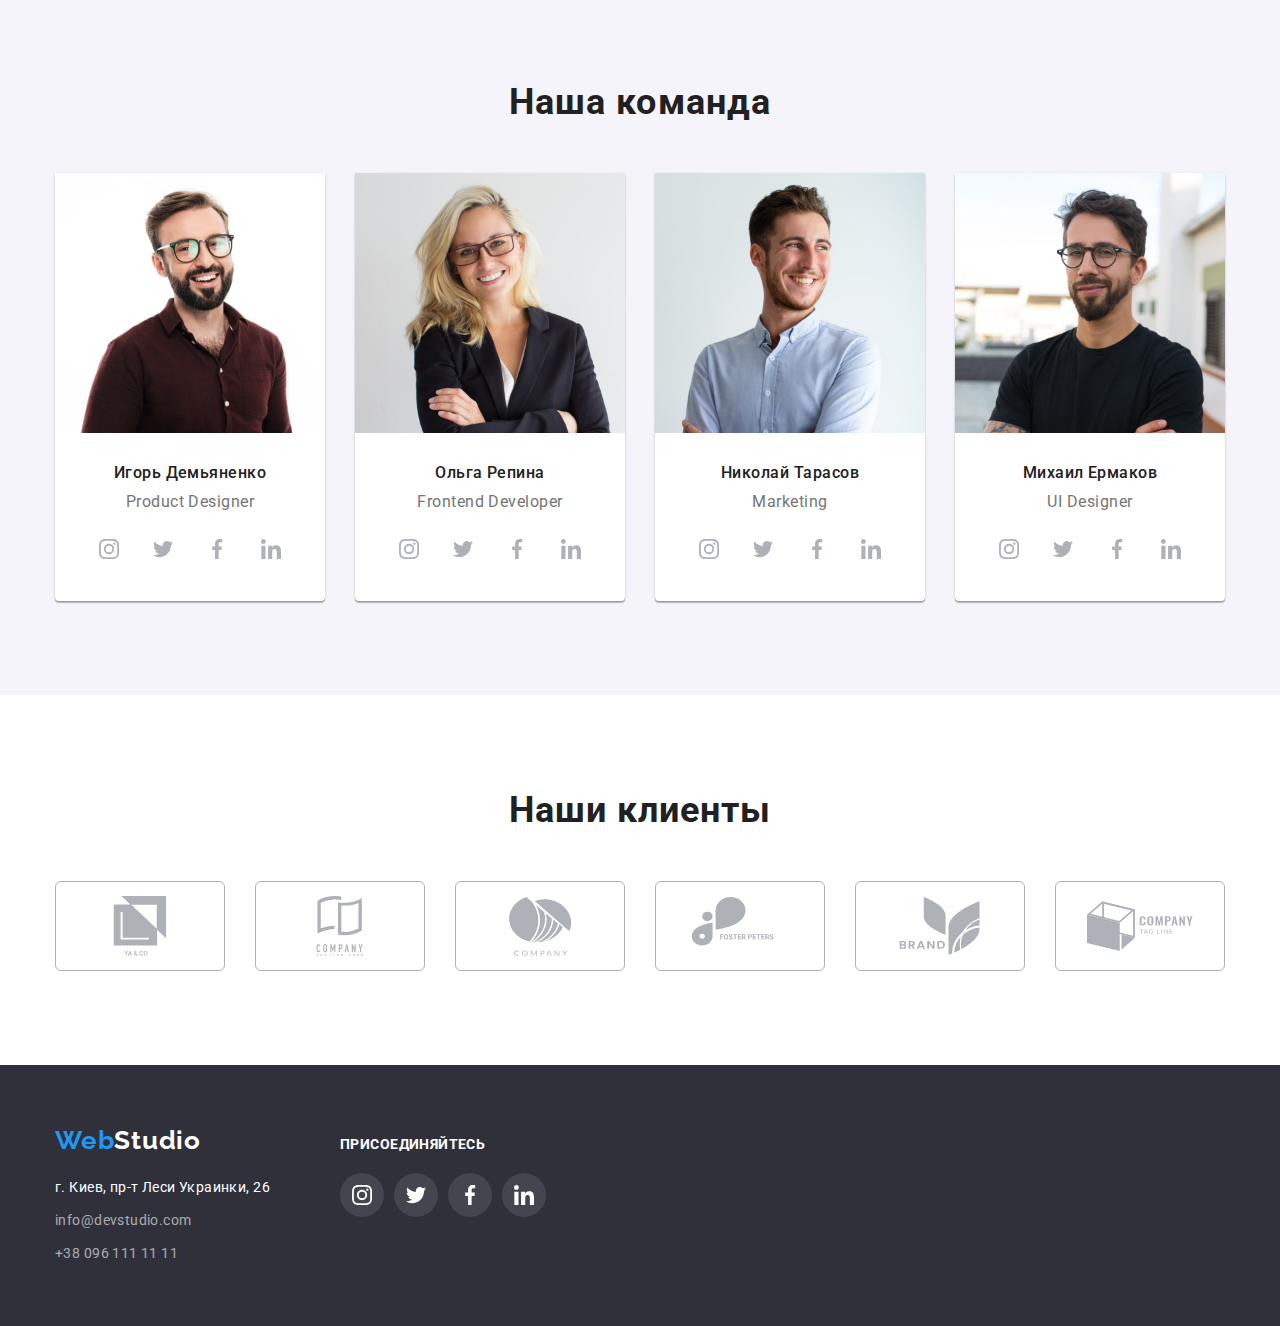
==== commit 6837621d: "fixed DZ5" ====
--- a/index.html
+++ b/index.html
@@ -17,9 +17,6 @@
   </head>
   <body>
     <header class="head">
-      <p style="color: red">
-        Извините, но все равно не разобрался с Current after
-      </p>
       <div class="conteiner headline">
         <a class="logo link" lang="en" href=""
           ><span class="web">Web</span>Studio</a
--- a/css/style.css
+++ b/css/style.css
@@ -12,6 +12,8 @@
   --black-back: #2f303a;
   --white: #ffffff;
   --icon-color: #afb1b8;
+  --time-transition: 250ms;
+  --cubik: cubic-bezier(0.4, 0, 0.2, 1);
 }
 html {
   box-sizing: border-box;
@@ -66,9 +68,9 @@
   border-radius: 4px;
   border: 0;
   padding: 6px 22px;
-  transition: background-color 250ms cubic-bezier(0.4, 0, 0.2, 1),
-    color 250ms cubic-bezier(0.4, 0, 0.2, 1),
-    box-shadow 250ms cubic-bezier(0.4, 0, 0.2, 1);
+  transition: background-color var(--time-transition) var(--cubik),
+    color var(--time-transition) var(--cubik),
+    box-shadow var(--time-transition) var(--cubik);
 }
 
 .button:hover,
@@ -81,18 +83,21 @@
 /*header*/
 .head {
   background: var(--white);
+  width: 100vw;
   border-width: 0 0 1px 0;
   border-style: solid;
   border-color: #ececec;
+  position: fixed;
+  z-index: 10;
+  top: 0;
+  left: 50%;
+  transform: translate(-50%, 0);
 }
 
 .headline {
   display: flex;
   align-items: center;
   background: var(--white);
-  position: fixed;
-  left: 20.5%;
-  z-index: 10;
 }
 
 .logo {
@@ -114,7 +119,7 @@
   display: inline-block;
   position: relative;
   color: #212121;
-  transition: color 250ms cubic-bezier(0.4, 0, 0.2, 1);
+  transition: color var(--time-transition) var(--cubik);
 }
 
 .navi-pages-link::after {
@@ -128,13 +133,26 @@
   height: 4px;
   background-color: var(--accent-color);
   transform: scaleX(0);
-  transition: transform 250ms cubic-bezier(0.4, 0, 0.2, 1);
-}
-
+  transition: transform var(--time-transition) var(--cubik);
+}
 .current-link,
 .navi-pages-link:hover:after,
 .navi-pages-link:focus:after {
   transform: scaleX(1);
+}
+
+.current-link::after {
+  display: block;
+  position: absolute;
+  content: "";
+  bottom: 0;
+  left: 0;
+  border-radius: 4px;
+  width: 100%;
+  height: 4px;
+  background-color: var(--accent-color);
+  transform: scaleX(1);
+  transition: transform var(--time-transition) var(--cubik);
 }
 
 .navi-pages .list + .list {
@@ -163,7 +181,7 @@
 
   margin-right: 10px;
   fill: var(--icon-color);
-  transition: fill 250ms cubic-bezier(0.4, 0, 0.2, 1);
+  transition: fill var(--time-transition) var(--cubik);
 }
 
 .current-link,
@@ -173,12 +191,12 @@
 }
 
 .contacts-link-pages {
-  transition: color 250ms cubic-bezier(0.4, 0, 0.2, 1);
+  transition: color;
 }
 
 .contacts-link-pages:hover,
 .contacts-link-pages:focus {
-  color: var(--accent-color);
+  color: var(--accent-color) var(--time-transition) var(--cubik);
 }
 
 .contacts-link-pages:hover .contacts-link-icon,
@@ -247,7 +265,7 @@
   height: 100%;
   background-color: rgba(0, 0, 0, 0.2);
   opacity: 1;
-  transition: opacity 250ms cubic-bezier(0.4, 0, 0.2, 1);
+  transition: opacity var(--time-transition) var(--cubik);
 }
 
 .backdrop.is-hidden .modal {
@@ -269,9 +287,8 @@
   opacity: 1;
   transform: scale(1) translate(-50%, -50%);
   background-color: var(--white);
-  transition: scale 250ms cubic-bezier(0.4, 0, 0.2, 1);
-  transition: opacity 250ms cubic-bezier(0.4, 0, 0.2, 1);
-
+  transition: scale var(--time-transition) var(--cubik),
+    opacity var(--time-transition) var(--cubik);
   z-index: 2;
 }
 
@@ -310,7 +327,7 @@
   box-shadow: none;
   padding: 10px 32px;
   min-width: 200px;
-  transition: background-color 250ms cubic-bezier(0.4, 0, 0.2, 1),
+  transition: background-color var(--time-transition) var(--cubik),
     box-shadow 250ms cubic-bezier(0.4, 0, 0.2, 1);
 }
 
@@ -491,8 +508,8 @@
   height: 44px;
   border-radius: 50%;
   box-shadow: none;
-  transition: box-shadow 250ms cubic-bezier(0.4, 0, 0.2, 1),
-    background-color 250ms cubic-bezier(0.4, 0, 0.2, 1);
+  transition: box-shadow var(--time-transition) var(--cubik),
+    background-color var(--time-transition) var(--cubik);
 }
 
 .social-network-link:hover,
@@ -506,7 +523,7 @@
   width: 20px;
   height: 20px;
   fill: var(--icon-color);
-  transition: fill 250ms cubic-bezier(0.4, 0, 0.2, 1);
+  transition: fill var(--time-transition) var(--cubik);
 }
 
 .social-network-link:hover .social-network-icon,
@@ -545,15 +562,15 @@
   border-radius: 6px;
   border-color: var(--icon-color);
   box-shadow: none;
-  transition: border-color 250ms cubic-bezier(0.4, 0, 0.2, 1),
-    box-shadow 500ms cubic-bezier(0.4, 0, 0.2, 1);
+  transition: border-color var(--time-transition) var(--cubik),
+    box-shadow 500ms var(--cubik);
 }
 
 .client-icon {
   width: 106px;
   height: 60px;
   fill: var(--icon-color);
-  transition: fill 250ms cubic-bezier(0.4, 0, 0.2, 1);
+  transition: fill var(--time-transition) var(--cubik);
 }
 
 .client-link:hover .client-icon,
@@ -605,13 +622,13 @@
 
 .map {
   color: var(--white);
-  transition: color 250ms cubic-bezier(0.4, 0, 0.2, 1);
+  transition: color var(--time-transition) var(--cubik);
 }
 
 .email,
 .tel {
   color: rgba(255, 255, 255, 0.6);
-  transition: color 250ms cubic-bezier(0.4, 0, 0.2, 1);
+  transition: color var(--time-transition) var(--cubik);
 }
 
 .map,
@@ -655,7 +672,7 @@
   border-radius: 50%;
   background-color: rgba(255, 255, 255, 0.1);
 
-  transition: background-color 250ms cubic-bezier(0.4, 0, 0.2, 1);
+  transition: background-color var(--time-transition) var(--cubik);
 }
 
 .white-link:hover,
@@ -676,9 +693,9 @@
   background-color: var(--accent-color);
   color: var(--white);
   box-shadow: none;
-  transition: background-color 250ms cubic-bezier(0.4, 0, 0.2, 1),
-    color 250ms cubic-bezier(0.4, 0, 0.2, 1),
-    box-shadow 250ms cubic-bezier(0.4, 0, 0.2, 1);
+  transition: background-color var(--time-transition) var(--cubik),
+    color var(--time-transition) var(--cubik),
+    box-shadow var(--time-transition) var(--cubik);
 }
 
 .filter .button-all:hover,
@@ -746,7 +763,7 @@
   background-color: rgba(33, 150, 243, 0.9);
   padding: 63px 24px;
   transform: translateY(100%);
-  transition: transform 250ms cubic-bezier(0.4, 0, 0.2, 1);
+  transition: transform var(--time-transition) var(--cubik);
 }
 
 .cards-link:hover .cards-hover,
@@ -757,7 +774,7 @@
 .cards-link {
   display: block;
   box-shadow: none;
-  transition: box-shadow 500ms cubic-bezier(0.4, 0, 0.2, 1);
+  transition: box-shadow 500ms var(--cubik);
 }
 
 .cards-link:hover,
